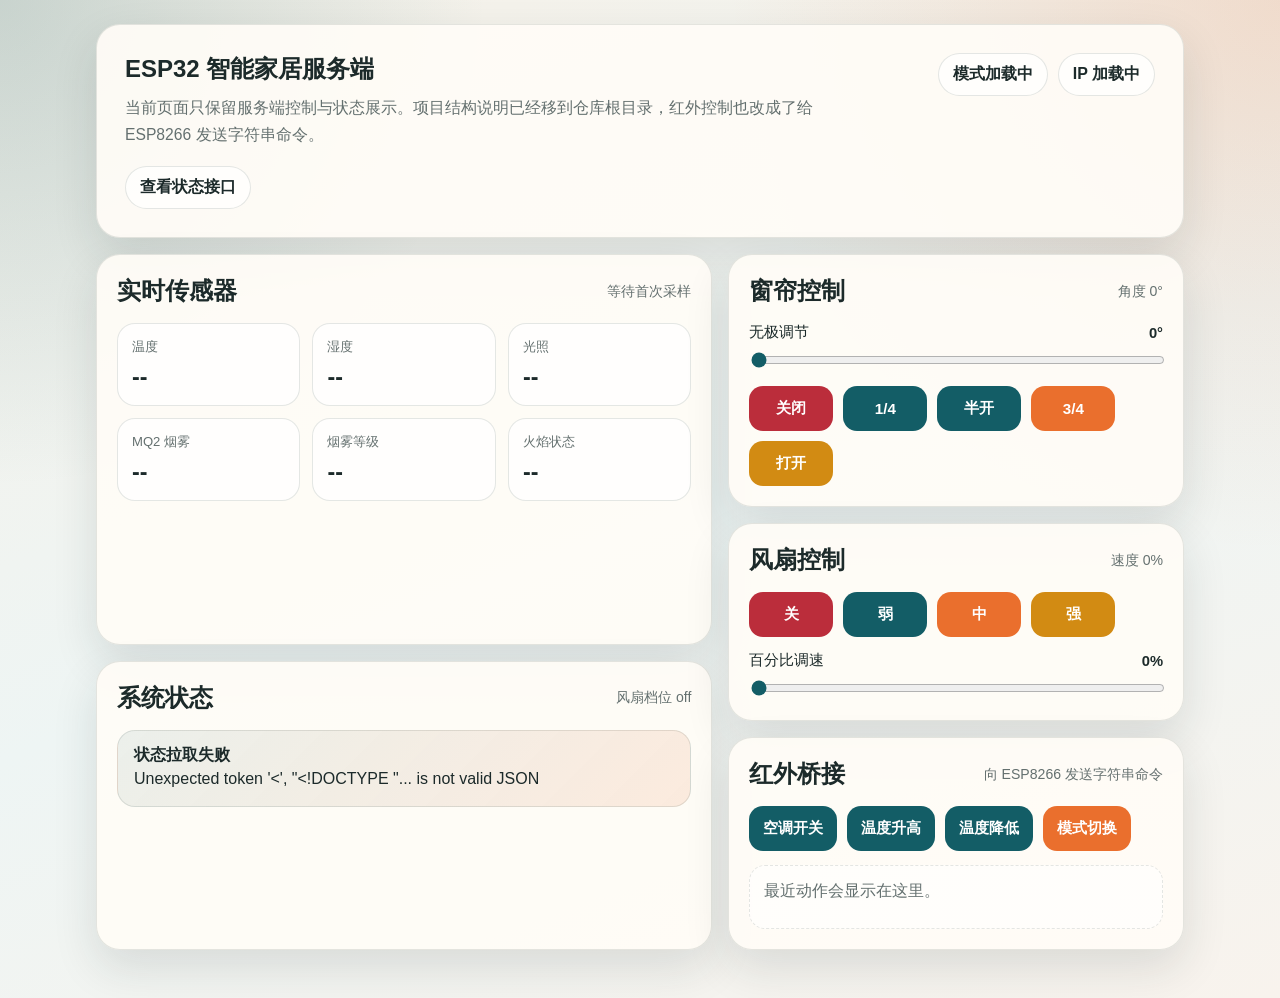
==== esp32_home_server/web/index.html @ 1d00a331 "优化本地控制响应与执行器稳定性" ====
<!-- 文件说明：服务端本地 Web 控制与状态展示页面。 -->
<!doctype html>
<html lang="zh-CN">

<head>
    <meta charset="utf-8" />
    <meta name="viewport" content="width=device-width, initial-scale=1" />
    <title>ESP32 Home Server</title>
    <style>
        /* 主题变量：统一控制颜色、阴影与视觉风格。 */
        :root {
            --bg: #f4efe7;
            --panel: rgba(255, 252, 247, 0.92);
            --ink: #1c2a2a;
            --muted: #64706f;
            --line: rgba(36, 56, 55, 0.12);
            --brand: #135d66;
            --accent: #ea6f2d;
            --danger: #bb2d3b;
            --warn: #d28b13;
            --shadow: 0 18px 45px rgba(25, 40, 39, 0.12);
        }

        /* 全局盒模型统一为 border-box，便于尺寸推导。 */
        * {
            box-sizing: border-box;
        }

        /* 页面底色使用多层渐变，避免纯色背景单调。 */
        body {
            margin: 0;
            color: var(--ink);
            font-family: "Avenir Next", "PingFang SC", "Microsoft YaHei", sans-serif;
            background:
                radial-gradient(circle at top left, rgba(19, 93, 102, 0.2), transparent 30%),
                radial-gradient(circle at top right, rgba(234, 111, 45, 0.18), transparent 34%),
                linear-gradient(160deg, #f6f1e8, #eef5f4 52%, #f8f3ed);
            min-height: 100vh;
        }

        /* 页面内容容器。 */
        .page {
            max-width: 1120px;
            margin: 0 auto;
            padding: 24px 16px 48px;
        }

        /* hero 与 panel 共用卡片风格。 */
        .hero,
        .panel {
            background: var(--panel);
            border: 1px solid var(--line);
            border-radius: 24px;
            box-shadow: var(--shadow);
        }

        /* 顶部概览区域。 */
        .hero {
            padding: 28px;
            display: grid;
            gap: 18px;
        }

        /* 标题与状态徽章横向布局。 */
        .hero-top {
            display: flex;
            justify-content: space-between;
            gap: 16px;
            align-items: start;
            flex-wrap: wrap;
        }

        /* 标题默认边距归零。 */
        h1,
        h2 {
            margin: 0;
        }

        /* 页面副描述文案。 */
        .sub {
            margin: 10px 0 0;
            max-width: 720px;
            color: var(--muted);
            line-height: 1.7;
            font-size: 0.98rem;
        }

        /* 徽章组、导航、按钮组统一采用换行弹性布局。 */
        .hero-badges,
        .nav,
        .button-row,
        .preset-row {
            display: flex;
            flex-wrap: wrap;
            gap: 10px;
        }

        /* 徽章和导航链接共享圆角标签样式。 */
        .badge,
        .nav a {
            border-radius: 999px;
            padding: 10px 14px;
            border: 1px solid var(--line);
            background: rgba(255, 255, 255, 0.7);
            text-decoration: none;
            color: var(--ink);
            font-weight: 600;
        }

        /* 主体双列布局：左侧传感/状态，右侧控制面板。 */
        .grid {
            display: grid;
            grid-template-columns: 1.15fr 0.85fr;
            gap: 16px;
            margin-top: 16px;
        }

        /* 列内部卡片堆叠布局。 */
        .stack {
            display: grid;
            gap: 16px;
        }

        /* 通用面板内边距。 */
        .panel {
            padding: 20px;
        }

        /* 面板标题行。 */
        .title-row {
            display: flex;
            justify-content: space-between;
            align-items: center;
            gap: 12px;
            margin-bottom: 16px;
        }

        /* 辅助小字样式。 */
        .tiny {
            color: var(--muted);
            font-size: 0.88rem;
        }

        /* 传感器卡片网格。 */
        .sensor-grid {
            display: grid;
            grid-template-columns: repeat(auto-fit, minmax(180px, 1fr));
            gap: 12px;
        }

        /* 单个传感器卡片。 */
        .sensor-card {
            border: 1px solid var(--line);
            border-radius: 18px;
            padding: 14px;
            background: rgba(255, 255, 255, 0.74);
        }

        /* 传感器标签文本。 */
        .sensor-card .label {
            font-size: 0.82rem;
            color: var(--muted);
            margin-bottom: 8px;
        }

        /* 传感器数值文本。 */
        .sensor-card .value {
            font-size: 1.45rem;
            font-weight: 700;
        }

        /* 系统状态横幅。 */
        .status-banner {
            border-radius: 18px;
            padding: 14px 16px;
            background: linear-gradient(135deg, rgba(19, 93, 102, 0.08), rgba(234, 111, 45, 0.12));
            border: 1px solid var(--line);
            display: grid;
            gap: 4px;
        }

        /* 状态横幅标题。 */
        .status-banner strong {
            font-size: 1rem;
        }

        /* 错误文本颜色。 */
        .error {
            color: var(--danger);
        }

        /* 控件区域采用纵向排列。 */
        .controls {
            display: grid;
            gap: 14px;
        }

        /* 通用按钮样式。 */
        button {
            border: 0;
            border-radius: 14px;
            padding: 12px 14px;
            min-width: 84px;
            font-size: 0.95rem;
            font-weight: 700;
            color: white;
            background: var(--brand);
        }

        /* 次级按钮（橙色）。 */
        button.secondary {
            background: var(--accent);
        }

        /* 警告按钮（黄）。 */
        button.warn {
            background: var(--warn);
        }

        /* 危险按钮（红）。 */
        button.danger {
            background: var(--danger);
        }

        /* 滑条统一外观。 */
        input[type="range"] {
            width: 100%;
            accent-color: var(--brand);
        }

        /* 滑条标题与实时值同行显示。 */
        .range-label {
            display: flex;
            justify-content: space-between;
            align-items: center;
            font-size: 0.92rem;
            margin-bottom: 8px;
        }

        /* 操作日志区域。 */
        .log {
            border: 1px dashed var(--line);
            background: rgba(255, 255, 255, 0.55);
            border-radius: 16px;
            padding: 12px 14px;
            color: var(--muted);
            min-height: 64px;
            line-height: 1.6;
        }

        /* 移动端单列化。 */
        @media (max-width: 900px) {
            .grid {
                grid-template-columns: 1fr;
            }
        }
    </style>
</head>

<body>
    <!-- 页面主容器 -->
    <div class="page">
        <!-- 顶部概览区：标题、模式与 IP -->
        <section class="hero">
            <div class="hero-top">
                <div>
                    <h1>ESP32 智能家居服务端</h1>
                    <p class="sub">当前页面只保留服务端控制与状态展示。项目结构说明已经移到仓库根目录，红外控制也改成了给 ESP8266 发送字符串命令。</p>
                </div>
                <!-- 运行状态徽章 -->
                <div class="hero-badges">
                    <span class="badge" id="modeBadge">模式加载中</span>
                    <span class="badge" id="ipBadge">IP 加载中</span>
                </div>
            </div>
            <!-- 辅助调试入口 -->
            <div class="nav">
                <a href="/api/status" target="_blank" rel="noreferrer">查看状态接口</a>
            </div>
        </section>

        <!-- 主体两列布局 -->
        <div class="grid">
            <div class="stack">
                <!-- 左列：传感器卡片 -->
                <section class="panel">
                    <div class="title-row">
                        <h2>实时传感器</h2>
                        <span class="tiny" id="updatedAt">等待首次采样</span>
                    </div>
                    <div class="sensor-grid">
                        <article class="sensor-card">
                            <div class="label">温度</div>
                            <div class="value" id="temperatureValue">--</div>
                        </article>
                        <article class="sensor-card">
                            <div class="label">湿度</div>
                            <div class="value" id="humidityValue">--</div>
                        </article>
                        <article class="sensor-card">
                            <div class="label">光照</div>
                            <div class="value" id="lightValue">--</div>
                        </article>
                        <article class="sensor-card">
                            <div class="label">MQ2 烟雾</div>
                            <div class="value" id="smokeValue">--</div>
                        </article>
                        <article class="sensor-card">
                            <div class="label">烟雾等级</div>
                            <div class="value" id="smokeLevelValue">--</div>
                        </article>
                        <article class="sensor-card">
                            <div class="label">火焰状态</div>
                            <div class="value" id="flameValue">--</div>
                        </article>
                    </div>
                </section>

                <!-- 左列：系统摘要状态 -->
                <section class="panel">
                    <div class="title-row">
                        <h2>系统状态</h2>
                        <span class="tiny" id="fanModeText">风扇档位 off</span>
                    </div>
                    <div class="status-banner">
                        <strong id="systemHeadline">系统已待命</strong>
                        <span id="systemDetails">采样、控制与自动化状态将显示在这里。</span>
                        <span class="tiny error" id="errorMessage"></span>
                    </div>
                </section>
            </div>

            <div class="stack">
                <!-- 右列：窗帘控制 -->
                <section class="panel">
                    <div class="title-row">
                        <h2>窗帘控制</h2>
                        <span class="tiny" id="curtainAngleText">角度 0°</span>
                    </div>
                    <div class="controls">
                        <div>
                            <div class="range-label"><span>无极调节</span><strong id="curtainRangeValue">0°</strong></div>
                            <input id="curtainRange" type="range" min="0" max="180" value="0" />
                        </div>
                        <div class="preset-row">
                            <button data-curtain-preset="0" class="danger">关闭</button>
                            <button data-curtain-preset="1">1/4</button>
                            <button data-curtain-preset="2">半开</button>
                            <button data-curtain-preset="3" class="secondary">3/4</button>
                            <button data-curtain-preset="4" class="warn">打开</button>
                        </div>
                    </div>
                </section>

                <!-- 右列：风扇控制 -->
                <section class="panel">
                    <div class="title-row">
                        <h2>风扇控制</h2>
                        <span class="tiny" id="fanSpeedText">速度 0%</span>
                    </div>
                    <div class="controls">
                        <div class="button-row">
                            <button data-fan-mode="off" class="danger">关</button>
                            <button data-fan-mode="low">弱</button>
                            <button data-fan-mode="medium" class="secondary">中</button>
                            <button data-fan-mode="high" class="warn">强</button>
                        </div>
                        <div>
                            <div class="range-label"><span>百分比调速</span><strong id="fanRangeValue">0%</strong></div>
                            <input id="fanRange" type="range" min="0" max="100" value="0" />
                        </div>
                    </div>
                </section>

                <!-- 右列：红外桥接控制 -->
                <section class="panel">
                    <div class="title-row">
                        <h2>红外桥接</h2>
                        <span class="tiny">向 ESP8266 发送字符串命令</span>
                    </div>
                    <div class="controls">
                        <div class="button-row">
                            <button data-ir-command="ac_power">空调开关</button>
                            <button data-ir-command="ac_temp_up">温度升高</button>
                            <button data-ir-command="ac_temp_down">温度降低</button>
                            <button data-ir-command="ac_mode" class="secondary">模式切换</button>
                        </div>
                        <div class="log" id="actionLog">最近动作会显示在这里。</div>
                    </div>
                </section>
            </div>
        </div>
    </div>

    <script>
        // 控件引用缓存，避免重复查询 DOM。
        const curtainRange = document.getElementById('curtainRange');
        const fanRange = document.getElementById('fanRange');
        let pendingCurtainTimer = 0;
        let pendingFanTimer = 0;
        let curtainDragging = false;
        let fanDragging = false;
        let statusRequestInFlight = false;
        let controlRequestInFlight = 0;
        let lastCurtainSentAt = 0;
        let lastFanSentAt = 0;

        // 通用格式化：空值显示为 --。
        function fmt(value, suffix) {
            if (value === undefined || value === null || Number.isNaN(Number(value))) return '--';
            return `${value}${suffix}`;
        }

        // 统一下发控制命令。
        async function sendCommand(body, label) {
            controlRequestInFlight += 1;
            try {
                const response = await fetch('/api/control', {
                    method: 'POST',
                    headers: { 'Content-Type': 'application/json' },
                    body: JSON.stringify(body)
                });
                const result = await response.json();
                // 展示执行反馈。
                document.getElementById('actionLog').textContent = `${label}：${result.message || JSON.stringify(body)}`;
                setTimeout(() => fetchStatus(true), 80);
            } catch (error) {
                document.getElementById('actionLog').textContent = `动作失败：${error.message}`;
            } finally {
                controlRequestInFlight = Math.max(0, controlRequestInFlight - 1);
            }
        }

        // 拉取并刷新页面状态。
        async function fetchStatus(force = false) {
            if (statusRequestInFlight || (!force && controlRequestInFlight > 0)) return;
            statusRequestInFlight = true;
            try {
                const response = await fetch('/api/status', { cache: 'no-store' });
                const data = await response.json();

                document.getElementById('modeBadge').textContent = `模式 ${data.mode}`;
                document.getElementById('ipBadge').textContent = `IP ${data.ip}`;
                document.getElementById('updatedAt').textContent = `最近刷新 ${new Date().toLocaleTimeString()}`;

                // 传感器区域。
                document.getElementById('temperatureValue').textContent = fmt(Number(data.temperatureC).toFixed(1), ' °C');
                document.getElementById('humidityValue').textContent = fmt(Number(data.humidityPercent).toFixed(1), ' %');
                document.getElementById('lightValue').textContent = fmt(data.lightPercent, ' %');
                document.getElementById('smokeValue').textContent = fmt(data.mq2Percent, ' %');
                document.getElementById('smokeLevelValue').textContent = data.smokeLevel || '--';
                // 兼容布尔/数字/字符串三种真值表达。
                const flameDetected = data.flameDetected === true || data.flameDetected === 1 || data.flameDetected === 'true';
                document.getElementById('flameValue').textContent = flameDetected ? '检测到火焰' : '未检测到';

                // 执行器区域。
                document.getElementById('curtainAngleText').textContent = `角度 ${data.curtainAngle}°`;
                document.getElementById('curtainRangeValue').textContent = `${data.curtainAngle}°`;
                document.getElementById('fanSpeedText').textContent = `速度 ${data.fanSpeedPercent}%`;
                document.getElementById('fanRangeValue').textContent = `${data.fanSpeedPercent}%`;
                document.getElementById('fanModeText').textContent = `风扇档位 ${data.fanMode || '--'}`;

                // 把后端状态回写到滑条，确保 UI 同步。
                if (!curtainDragging) {
                    curtainRange.value = data.curtainAngle;
                }
                if (!fanDragging) {
                    fanRange.value = data.fanSpeedPercent;
                }

                // 系统摘要优先级：火焰 > 高烟雾 > 网络模式。
                const headline = flameDetected
                    ? '火焰传感器已触发'
                    : data.mq2Percent >= 75
                        ? '烟雾浓度过高，已自动联动风扇'
                        : data.mode === 'cloud'
                            ? '系统运行在路由器联网模式'
                            : '系统运行在本地热点模式';
                const details = `风扇档位 ${data.fanMode || '--'} · 风扇 ${data.fanSpeedPercent}% · 窗帘 ${data.curtainAngle}°`;

                document.getElementById('systemHeadline').textContent = headline;
                document.getElementById('systemDetails').textContent = details;
                document.getElementById('errorMessage').textContent = data.error ? `传感器异常：${data.errorMessage}` : '';
            } catch (error) {
                // 状态接口异常兜底展示。
                document.getElementById('systemHeadline').textContent = '状态拉取失败';
                document.getElementById('systemDetails').textContent = error.message;
                document.getElementById('errorMessage').textContent = '';
            } finally {
                statusRequestInFlight = false;
            }
        }

        function scheduleCurtainCommand(angle, immediate = false) {
            const now = Date.now();
            const waitMs = immediate || now - lastCurtainSentAt >= 90 ? 0 : 90 - (now - lastCurtainSentAt);
            clearTimeout(pendingCurtainTimer);
            pendingCurtainTimer = setTimeout(() => {
                lastCurtainSentAt = Date.now();
                sendCommand({ device: 'curtain', angle }, '窗帘角度调整');
            }, waitMs);
        }

        function scheduleFanCommand(speedPercent, immediate = false) {
            const now = Date.now();
            const waitMs = immediate || now - lastFanSentAt >= 90 ? 0 : 90 - (now - lastFanSentAt);
            clearTimeout(pendingFanTimer);
            pendingFanTimer = setTimeout(() => {
                lastFanSentAt = Date.now();
                sendCommand({ device: 'fan', speedPercent }, '风扇速度调整');
            }, waitMs);
        }

        curtainRange.addEventListener('pointerdown', () => {
            curtainDragging = true;
        });

        curtainRange.addEventListener('input', (event) => {
            const angle = Number(event.target.value);
            document.getElementById('curtainRangeValue').textContent = `${angle}°`;
            document.getElementById('curtainAngleText').textContent = `角度 ${angle}°`;
            scheduleCurtainCommand(angle);
        });

        curtainRange.addEventListener('change', (event) => {
            curtainDragging = false;
            scheduleCurtainCommand(Number(event.target.value), true);
        });

        fanRange.addEventListener('pointerdown', () => {
            fanDragging = true;
        });

        fanRange.addEventListener('input', (event) => {
            const speedPercent = Number(event.target.value);
            document.getElementById('fanRangeValue').textContent = `${speedPercent}%`;
            document.getElementById('fanSpeedText').textContent = `速度 ${speedPercent}%`;
            scheduleFanCommand(speedPercent);
        });

        fanRange.addEventListener('change', (event) => {
            fanDragging = false;
            scheduleFanCommand(Number(event.target.value), true);
        });

        // 窗帘预设按钮。
        document.querySelectorAll('[data-curtain-preset]').forEach((button) => {
            button.addEventListener('click', () => {
                sendCommand({ device: 'curtain', preset: Number(button.dataset.curtainPreset) }, '窗帘预设控制');
            });
        });

        // 风扇模式按钮。
        document.querySelectorAll('[data-fan-mode]').forEach((button) => {
            button.addEventListener('click', () => {
                sendCommand({ device: 'fan', mode: button.dataset.fanMode }, '风扇模式控制');
            });
        });

        // 红外桥接命令按钮。
        document.querySelectorAll('[data-ir-command]').forEach((button) => {
            button.addEventListener('click', () => {
                sendCommand({ device: 'ir', command: button.dataset.irCommand }, `红外命令 ${button.dataset.irCommand}`);
            });
        });

        // 周期轮询状态。
        setInterval(fetchStatus, 1000);
        // 页面加载后立即拉一次。
        fetchStatus();
    </script>
</body>

</html>
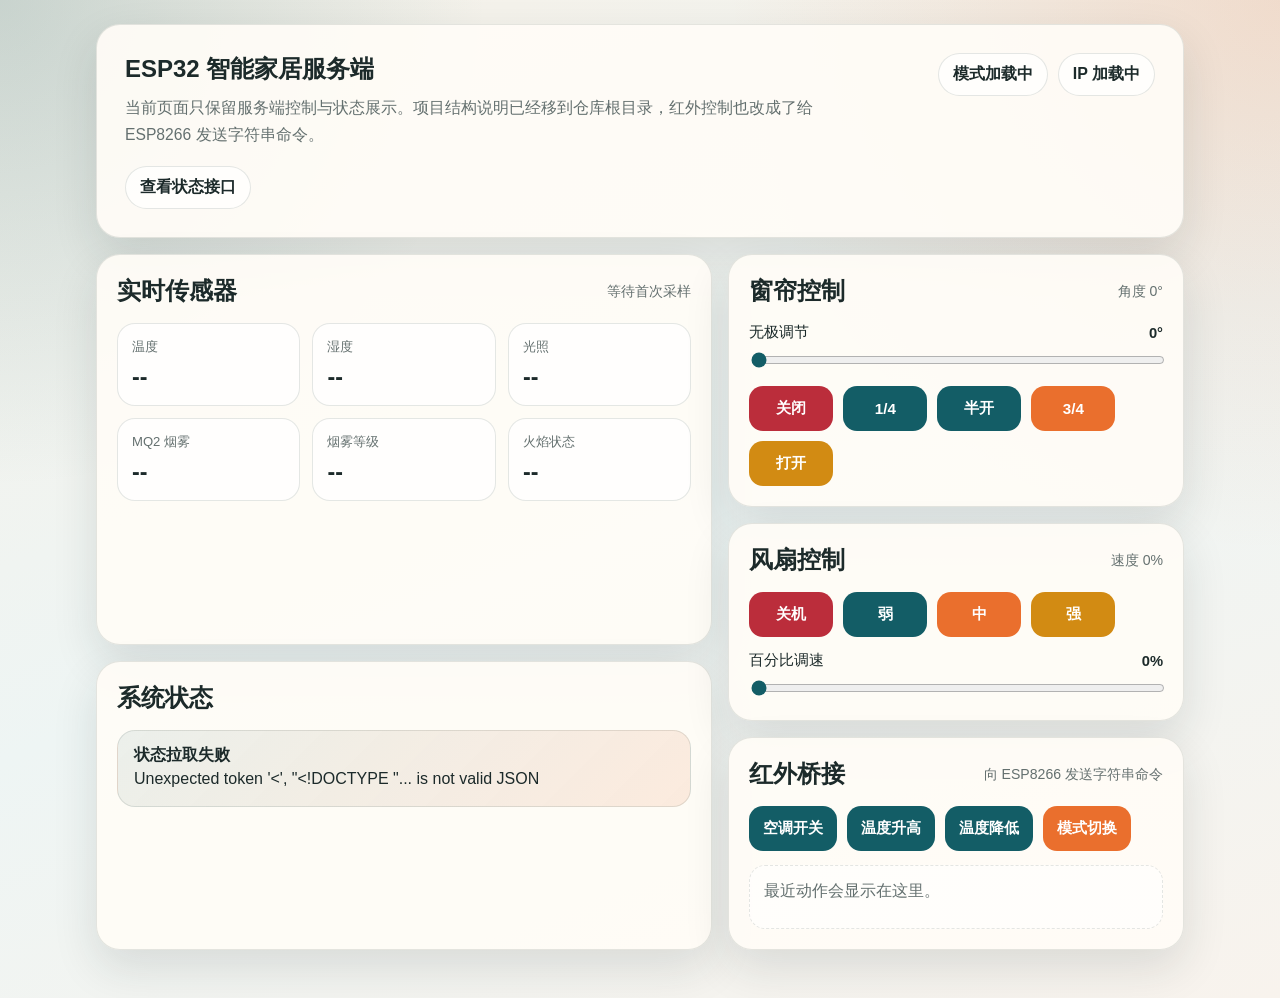
==== commit 0003b4e1: "修改控制器ledd通道逻辑，加入usb logger" ====
--- a/esp32_home_server/web/index.html
+++ b/esp32_home_server/web/index.html
@@ -320,7 +320,6 @@
                 <section class="panel">
                     <div class="title-row">
                         <h2>系统状态</h2>
-                        <span class="tiny" id="fanModeText">风扇档位 off</span>
                     </div>
                     <div class="status-banner">
                         <strong id="systemHeadline">系统已待命</strong>
@@ -360,7 +359,7 @@
                     </div>
                     <div class="controls">
                         <div class="button-row">
-                            <button data-fan-mode="off" class="danger">关</button>
+                            <button data-fan-mode="off" class="danger">关机</button>
                             <button data-fan-mode="low">弱</button>
                             <button data-fan-mode="medium" class="secondary">中</button>
                             <button data-fan-mode="high" class="warn">强</button>
@@ -371,6 +370,8 @@
                         </div>
                     </div>
                 </section>
+
+
 
                 <!-- 右列：红外桥接控制 -->
                 <section class="panel">
@@ -458,7 +459,6 @@
                 document.getElementById('curtainRangeValue').textContent = `${data.curtainAngle}°`;
                 document.getElementById('fanSpeedText').textContent = `速度 ${data.fanSpeedPercent}%`;
                 document.getElementById('fanRangeValue').textContent = `${data.fanSpeedPercent}%`;
-                document.getElementById('fanModeText').textContent = `风扇档位 ${data.fanMode || '--'}`;
 
                 // 把后端状态回写到滑条，确保 UI 同步。
                 if (!curtainDragging) {
@@ -476,7 +476,7 @@
                         : data.mode === 'cloud'
                             ? '系统运行在路由器联网模式'
                             : '系统运行在本地热点模式';
-                const details = `风扇档位 ${data.fanMode || '--'} · 风扇 ${data.fanSpeedPercent}% · 窗帘 ${data.curtainAngle}°`;
+                const details = `风扇 ${data.fanSpeedPercent}% · 窗帘 ${data.curtainAngle}°`;
 
                 document.getElementById('systemHeadline').textContent = headline;
                 document.getElementById('systemDetails').textContent = details;
@@ -550,7 +550,7 @@
             });
         });
 
-        // 风扇模式按钮。
+        // 风扇模式按钮（对应后端 fan.mode: off/low/medium/high）。
         document.querySelectorAll('[data-fan-mode]').forEach((button) => {
             button.addEventListener('click', () => {
                 sendCommand({ device: 'fan', mode: button.dataset.fanMode }, '风扇模式控制');
@@ -571,4 +571,4 @@
     </script>
 </body>
 
-</html>
+</html>
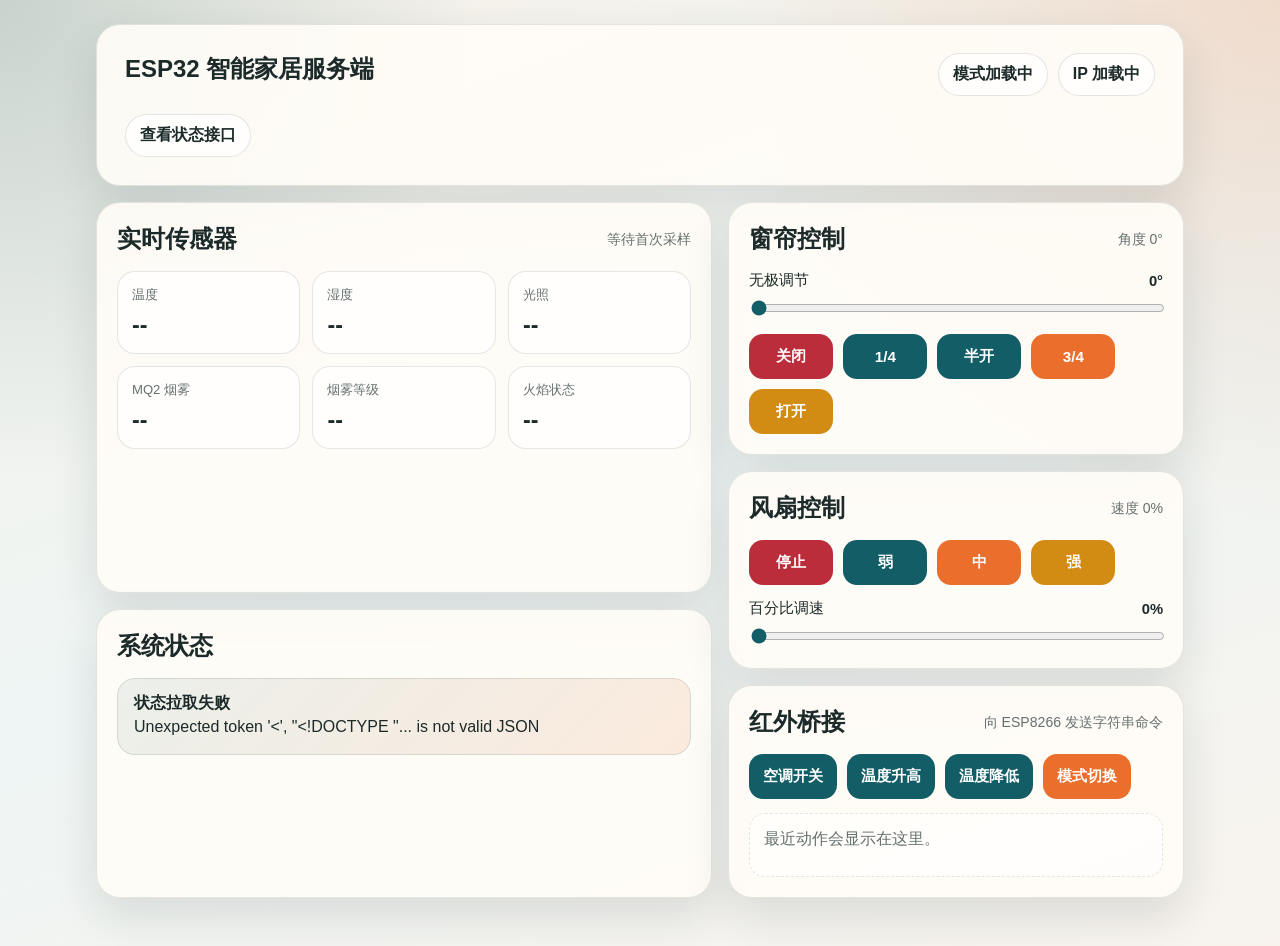
==== commit f764e97c: "修复风扇在本地控制下的开关不正常问题，删除不成熟文档" ====
--- a/esp32_home_server/web/index.html
+++ b/esp32_home_server/web/index.html
@@ -265,7 +265,6 @@
             <div class="hero-top">
                 <div>
                     <h1>ESP32 智能家居服务端</h1>
-                    <p class="sub">当前页面只保留服务端控制与状态展示。项目结构说明已经移到仓库根目录，红外控制也改成了给 ESP8266 发送字符串命令。</p>
                 </div>
                 <!-- 运行状态徽章 -->
                 <div class="hero-badges">
@@ -359,7 +358,7 @@
                     </div>
                     <div class="controls">
                         <div class="button-row">
-                            <button data-fan-mode="off" class="danger">关机</button>
+                            <button id="fanStop" class="danger">停止</button>
                             <button data-fan-mode="low">弱</button>
                             <button data-fan-mode="medium" class="secondary">中</button>
                             <button data-fan-mode="high" class="warn">强</button>
@@ -502,12 +501,18 @@
         }
 
         function scheduleFanCommand(speedPercent, immediate = false) {
+            if (!Number.isFinite(speedPercent)) {
+                document.getElementById('actionLog').textContent = '风扇速度参数无效，已忽略';
+                return;
+            }
+
+            const boundedSpeed = Math.max(0, Math.min(100, Math.round(speedPercent)));
             const now = Date.now();
             const waitMs = immediate || now - lastFanSentAt >= 90 ? 0 : 90 - (now - lastFanSentAt);
             clearTimeout(pendingFanTimer);
             pendingFanTimer = setTimeout(() => {
                 lastFanSentAt = Date.now();
-                sendCommand({ device: 'fan', speedPercent }, '风扇速度调整');
+                sendCommand({ device: 'fan', speedPercent: boundedSpeed }, '风扇速度调整');
             }, waitMs);
         }
 
@@ -550,10 +555,24 @@
             });
         });
 
-        // 风扇模式按钮（对应后端 fan.mode: off/low/medium/high）。
+        // 风扇停止按钮（直接设速度为 0%）。
+        const fanStopBtn = document.getElementById('fanStop');
+        if (fanStopBtn) {
+            fanStopBtn.addEventListener('click', () => {
+                sendCommand({ device: 'fan', speedPercent: 0 }, '风扇停止');
+            });
+        }
+
+        // 风扇模式按钮（对应后端 fan.mode: low/medium/high）。
         document.querySelectorAll('[data-fan-mode]').forEach((button) => {
             button.addEventListener('click', () => {
-                sendCommand({ device: 'fan', mode: button.dataset.fanMode }, '风扇模式控制');
+                const mode = button.dataset.fanMode;
+                const validModes = ['low', 'medium', 'high'];
+                if (!validModes.includes(mode)) {
+                    document.getElementById('actionLog').textContent = '风扇模式参数无效，已忽略';
+                    return;
+                }
+                sendCommand({ device: 'fan', mode }, '风扇模式控制');
             });
         });
 
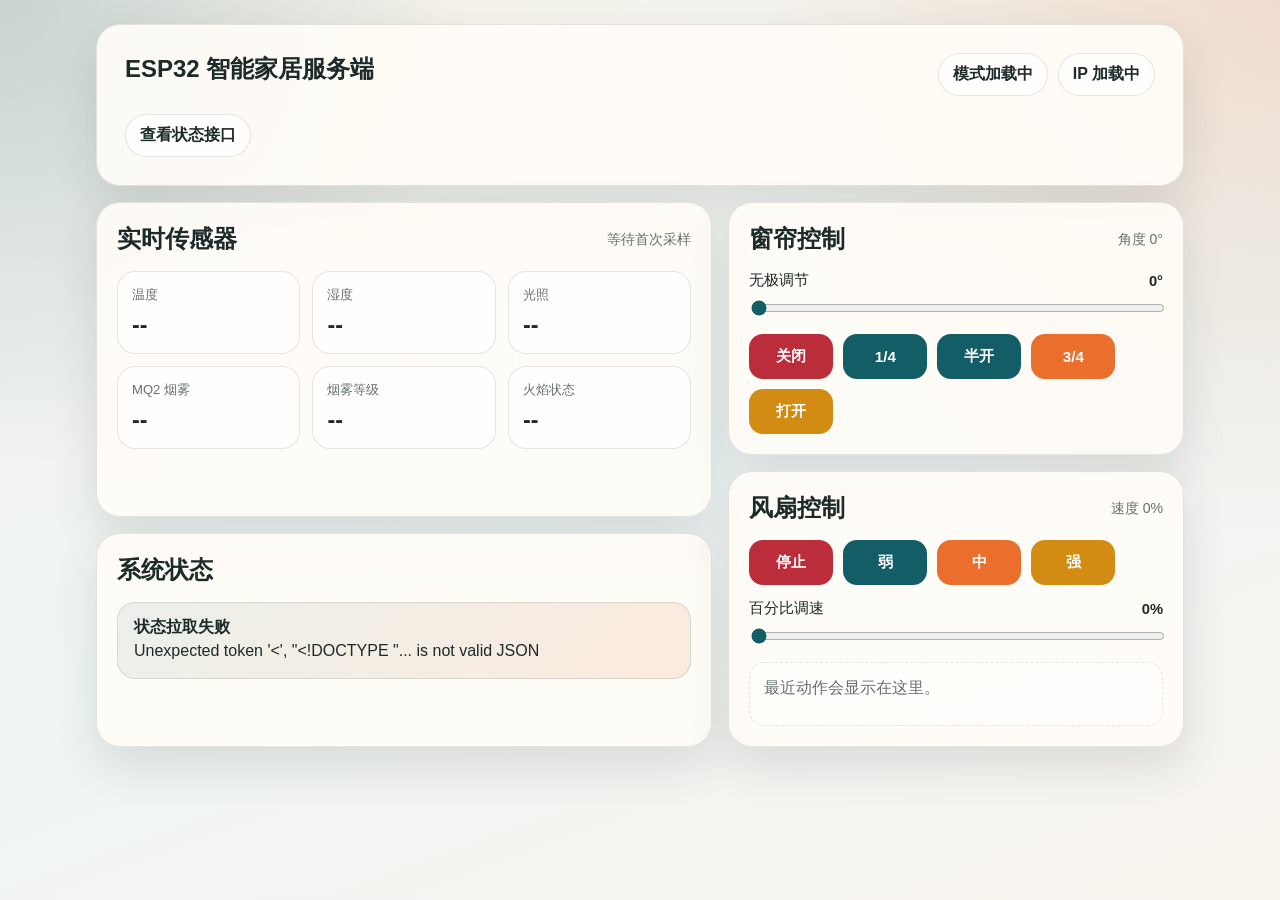
==== commit 01d16998: "删除红外控制功能" ====
--- a/esp32_home_server/web/index.html
+++ b/esp32_home_server/web/index.html
@@ -367,24 +367,6 @@
                             <div class="range-label"><span>百分比调速</span><strong id="fanRangeValue">0%</strong></div>
                             <input id="fanRange" type="range" min="0" max="100" value="0" />
                         </div>
-                    </div>
-                </section>
-
-
-
-                <!-- 右列：红外桥接控制 -->
-                <section class="panel">
-                    <div class="title-row">
-                        <h2>红外桥接</h2>
-                        <span class="tiny">向 ESP8266 发送字符串命令</span>
-                    </div>
-                    <div class="controls">
-                        <div class="button-row">
-                            <button data-ir-command="ac_power">空调开关</button>
-                            <button data-ir-command="ac_temp_up">温度升高</button>
-                            <button data-ir-command="ac_temp_down">温度降低</button>
-                            <button data-ir-command="ac_mode" class="secondary">模式切换</button>
-                        </div>
                         <div class="log" id="actionLog">最近动作会显示在这里。</div>
                     </div>
                 </section>
@@ -576,13 +558,6 @@
             });
         });
 
-        // 红外桥接命令按钮。
-        document.querySelectorAll('[data-ir-command]').forEach((button) => {
-            button.addEventListener('click', () => {
-                sendCommand({ device: 'ir', command: button.dataset.irCommand }, `红外命令 ${button.dataset.irCommand}`);
-            });
-        });
-
         // 周期轮询状态。
         setInterval(fetchStatus, 1000);
         // 页面加载后立即拉一次。
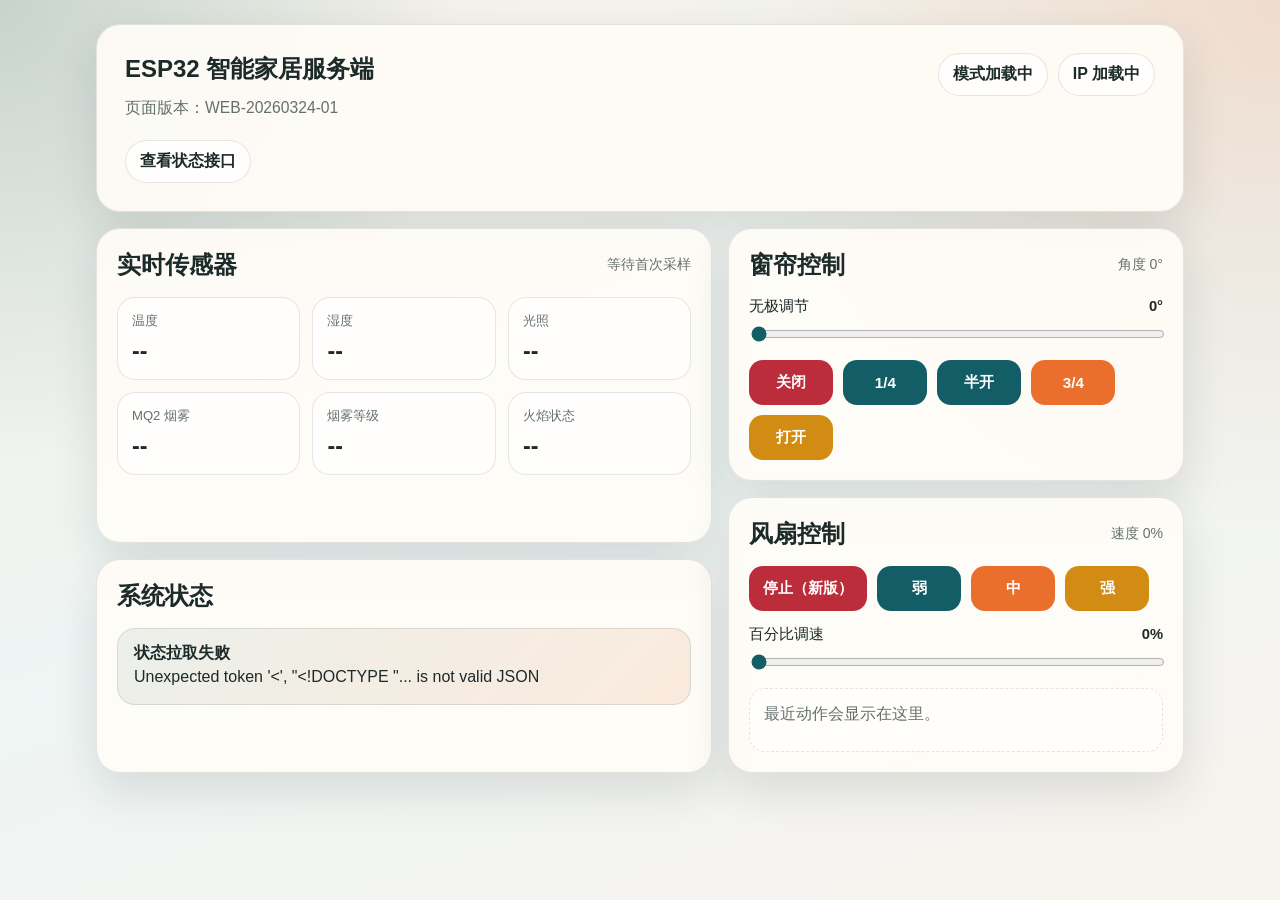
==== commit dc83a966: "1、删除rtc模块 2、优化LittleFS 挂载 3、添加自动化功能注释" ====
--- a/esp32_home_server/web/index.html
+++ b/esp32_home_server/web/index.html
@@ -265,6 +265,7 @@
             <div class="hero-top">
                 <div>
                     <h1>ESP32 智能家居服务端</h1>
+                    <p class="sub">页面版本：WEB-20260324-01</p>
                 </div>
                 <!-- 运行状态徽章 -->
                 <div class="hero-badges">
@@ -358,7 +359,7 @@
                     </div>
                     <div class="controls">
                         <div class="button-row">
-                            <button id="fanStop" class="danger">停止</button>
+                            <button id="fanStop" class="danger">停止（新版）</button>
                             <button data-fan-mode="low">弱</button>
                             <button data-fan-mode="medium" class="secondary">中</button>
                             <button data-fan-mode="high" class="warn">强</button>
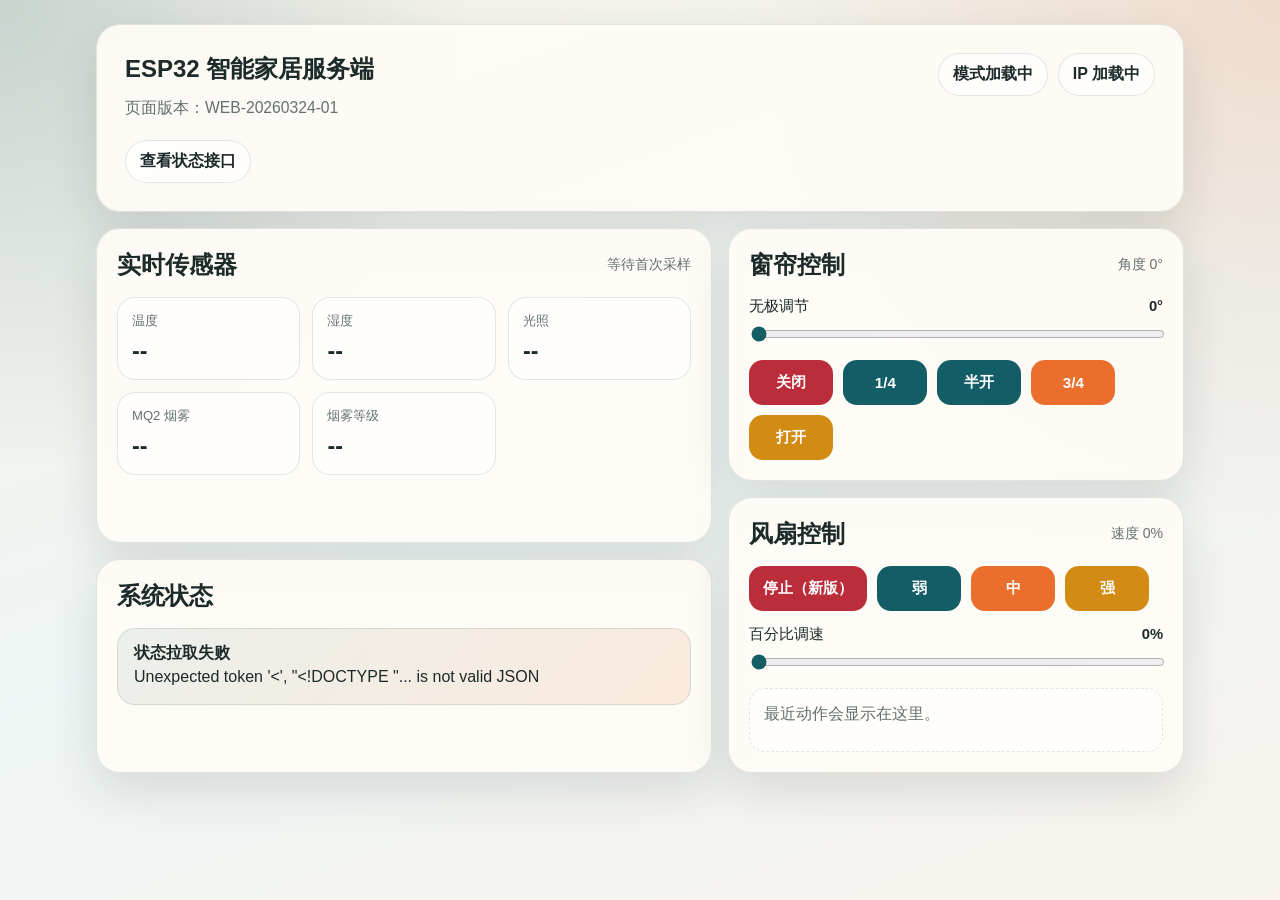
==== commit 3a47c600: "删除火焰传感器和相关功能" ====
--- a/esp32_home_server/web/index.html
+++ b/esp32_home_server/web/index.html
@@ -309,10 +309,6 @@
                             <div class="label">烟雾等级</div>
                             <div class="value" id="smokeLevelValue">--</div>
                         </article>
-                        <article class="sensor-card">
-                            <div class="label">火焰状态</div>
-                            <div class="value" id="flameValue">--</div>
-                        </article>
                     </div>
                 </section>
 
@@ -432,9 +428,6 @@
                 document.getElementById('lightValue').textContent = fmt(data.lightPercent, ' %');
                 document.getElementById('smokeValue').textContent = fmt(data.mq2Percent, ' %');
                 document.getElementById('smokeLevelValue').textContent = data.smokeLevel || '--';
-                // 兼容布尔/数字/字符串三种真值表达。
-                const flameDetected = data.flameDetected === true || data.flameDetected === 1 || data.flameDetected === 'true';
-                document.getElementById('flameValue').textContent = flameDetected ? '检测到火焰' : '未检测到';
 
                 // 执行器区域。
                 document.getElementById('curtainAngleText').textContent = `角度 ${data.curtainAngle}°`;
@@ -450,14 +443,12 @@
                     fanRange.value = data.fanSpeedPercent;
                 }
 
-                // 系统摘要优先级：火焰 > 高烟雾 > 网络模式。
-                const headline = flameDetected
-                    ? '火焰传感器已触发'
-                    : data.mq2Percent >= 75
-                        ? '烟雾浓度过高，已自动联动风扇'
-                        : data.mode === 'cloud'
-                            ? '系统运行在路由器联网模式'
-                            : '系统运行在本地热点模式';
+                // 系统摘要优先级：高烟雾 > 网络模式。
+                const headline = data.mq2Percent >= 75
+                    ? '烟雾浓度过高，已自动联动风扇'
+                    : data.mode === 'cloud'
+                        ? '系统运行在路由器联网模式'
+                        : '系统运行在本地热点模式';
                 const details = `风扇 ${data.fanSpeedPercent}% · 窗帘 ${data.curtainAngle}°`;
 
                 document.getElementById('systemHeadline').textContent = headline;
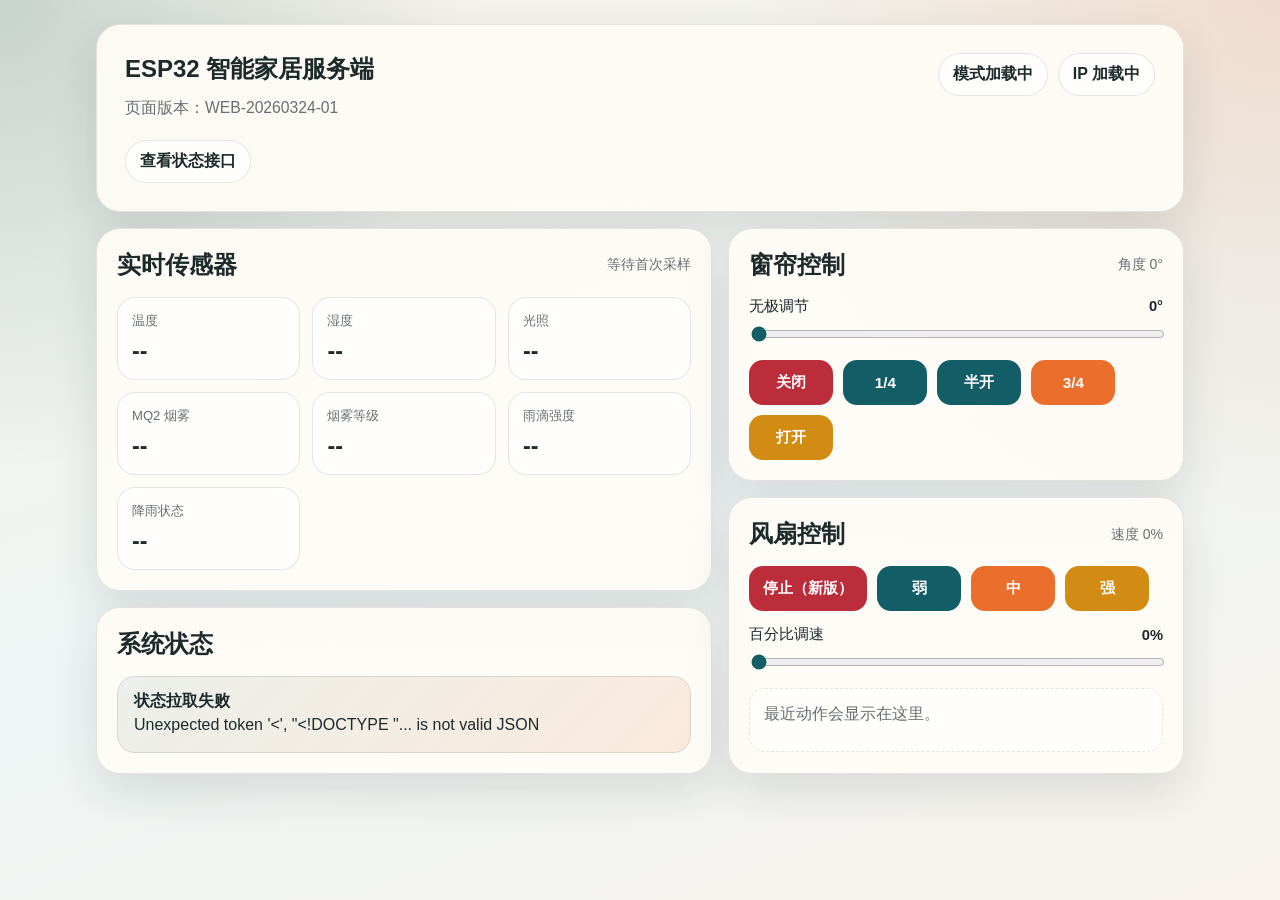
==== commit 1430b0b1: "加入雨滴传感器，对雨滴传感器控制逻辑和光敏传感器控制逻辑进行调整。" ====
--- a/esp32_home_server/web/index.html
+++ b/esp32_home_server/web/index.html
@@ -309,6 +309,14 @@
                             <div class="label">烟雾等级</div>
                             <div class="value" id="smokeLevelValue">--</div>
                         </article>
+                        <article class="sensor-card">
+                            <div class="label">雨滴强度</div>
+                            <div class="value" id="rainValue">--</div>
+                        </article>
+                        <article class="sensor-card">
+                            <div class="label">降雨状态</div>
+                            <div class="value" id="rainStateValue">--</div>
+                        </article>
                     </div>
                 </section>
 
@@ -428,6 +436,8 @@
                 document.getElementById('lightValue').textContent = fmt(data.lightPercent, ' %');
                 document.getElementById('smokeValue').textContent = fmt(data.mq2Percent, ' %');
                 document.getElementById('smokeLevelValue').textContent = data.smokeLevel || '--';
+                document.getElementById('rainValue').textContent = fmt(data.rainPercent, ' %');
+                document.getElementById('rainStateValue').textContent = data.isRaining ? '下雨中' : '无降雨';
 
                 // 执行器区域。
                 document.getElementById('curtainAngleText').textContent = `角度 ${data.curtainAngle}°`;
@@ -443,12 +453,14 @@
                     fanRange.value = data.fanSpeedPercent;
                 }
 
-                // 系统摘要优先级：高烟雾 > 网络模式。
-                const headline = data.mq2Percent >= 75
-                    ? '烟雾浓度过高，已自动联动风扇'
-                    : data.mode === 'cloud'
-                        ? '系统运行在路由器联网模式'
-                        : '系统运行在本地热点模式';
+                // 系统摘要优先级：下雨 > 高烟雾 > 网络模式。
+                const headline = data.isRaining
+                    ? '检测到降雨，窗帘防雨联动已接管'
+                    : data.mq2Percent >= 75
+                        ? '烟雾浓度过高，已自动联动风扇'
+                        : data.mode === 'cloud'
+                            ? '系统运行在路由器联网模式'
+                            : '系统运行在本地热点模式';
                 const details = `风扇 ${data.fanSpeedPercent}% · 窗帘 ${data.curtainAngle}°`;
 
                 document.getElementById('systemHeadline').textContent = headline;
